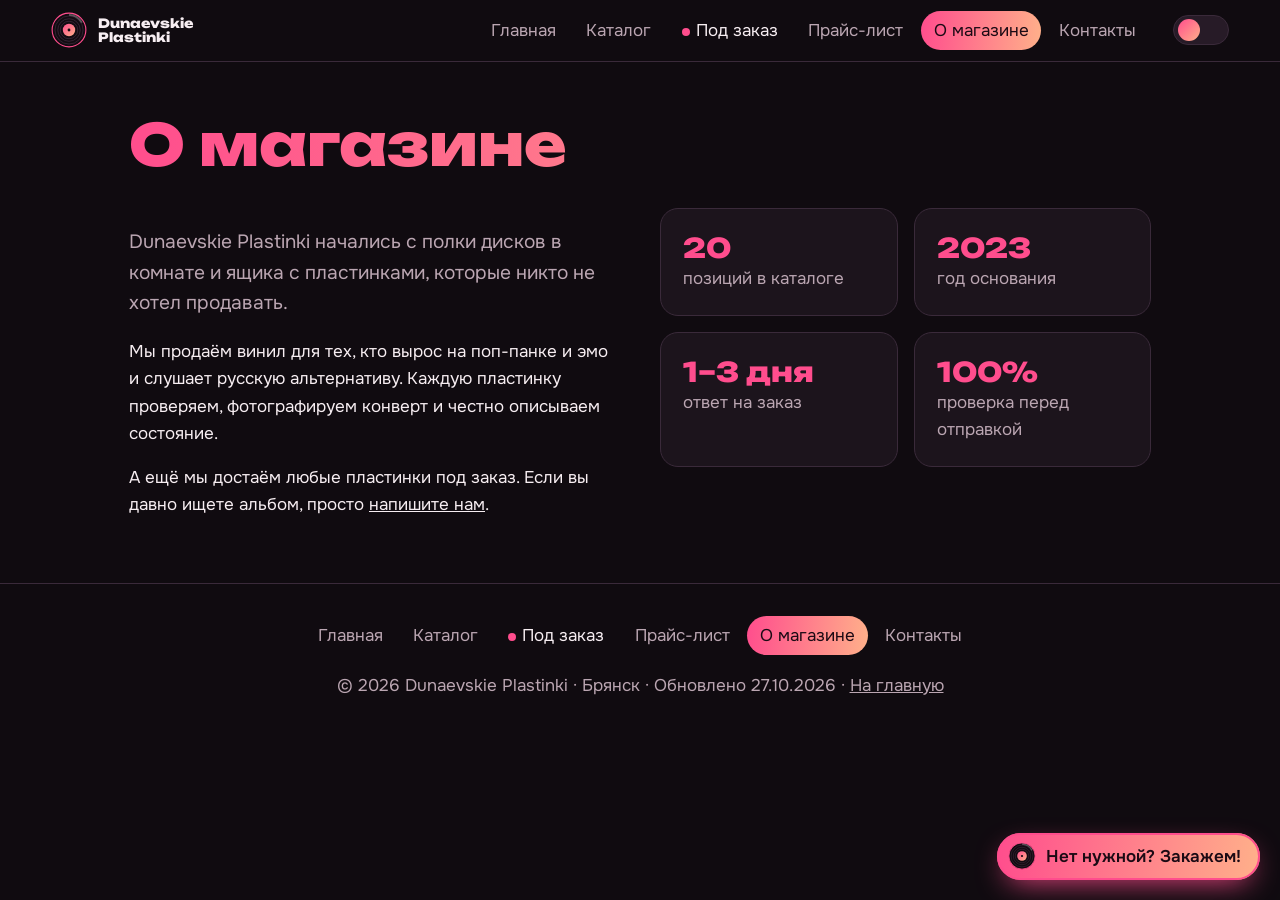
==== about.html @ 190e598a "первый" ====
<!DOCTYPE html>
<html lang="ru">
<head>
    <meta charset="UTF-8">
    <meta name="viewport" content="width=device-width, initial-scale=1.0">
    <title>О магазине · Dunaevskie Plastinki</title>
    <meta name="description" content="Dunaevskie Plastinki: магазин виниловых пластинок в Брянске. Поп-панк, эмо, русский рок и инди. Достанем любую пластинку под заказ.">
    <link rel="icon" href="favicon.svg" type="image/svg+xml">
    <link rel="alternate icon" href="favicon.ico">
    <link rel="preconnect" href="https://fonts.googleapis.com">
    <link rel="preconnect" href="https://fonts.gstatic.com" crossorigin>
    <link href="https://fonts.googleapis.com/css2?family=Onest:wght@400;600&family=Unbounded:wght@500;800&display=swap" rel="stylesheet">
    <link rel="stylesheet" href="style.css">
</head>
<body>

    <!-- Шапка сайта -->
    <header class="header">
        <a class="logo" href="index.html">
            <img class="logo-disc" src="favicon.svg" alt="" width="36" height="36">
            <span>Dunaevskie<br>Plastinki</span>
        </a>
        <nav>
            <ul class="menu">
            <li><a href="index.html">Главная</a></li>
            <li><a href="catalog.html">Каталог</a></li>
            <li class="hot"><a href="order.html">Под заказ</a></li>
            <li><a href="price.html">Прайс-лист</a></li>
            <li><a href="about.html" aria-current="page">О магазине</a></li>
            <li><a href="contacts.html">Контакты</a></li>
            </ul>
        </nav>
        <!-- Переключатель темы (чистый CSS, без JavaScript) -->
        <div class="toggle" title="Сменить тему">
            <input type="checkbox" id="theme" aria-label="Светлая тема">
            <label for="theme"></label>
        </div>
    </header>

    <main>
        <section>
            <h1 class="grad">О магазине</h1>
            <div class="two">
                <div>
                    <p class="lead">Dunaevskie Plastinki начались с полки дисков в комнате и ящика с пластинками, которые никто не хотел продавать.</p>
                    <p>Мы продаём винил для тех, кто вырос на поп-панке и эмо и слушает русскую альтернативу. Каждую пластинку проверяем, фотографируем конверт и честно описываем состояние.</p>
                    <p>А ещё мы достаём любые пластинки под заказ. Если вы давно ищете альбом, просто <a href="order.html">напишите нам</a>.</p>
                </div>
                <div class="stats">
                    <div class="box"><strong>20</strong><span>позиций в каталоге</span></div>
                    <div class="box"><strong>2023</strong><span>год основания</span></div>
                    <div class="box"><strong>1–3 дня</strong><span>ответ на заказ</span></div>
                    <div class="box"><strong>100%</strong><span>проверка перед отправкой</span></div>
                </div>
            </div>
        </section>
    </main>

    <!-- Подвал сайта -->
    <footer class="footer">
        <nav>
            <ul class="menu">
            <li><a href="index.html">Главная</a></li>
            <li><a href="catalog.html">Каталог</a></li>
            <li class="hot"><a href="order.html">Под заказ</a></li>
            <li><a href="price.html">Прайс-лист</a></li>
            <li><a href="about.html" aria-current="page">О магазине</a></li>
            <li><a href="contacts.html">Контакты</a></li>
            </ul>
        </nav>
        <p>© 2026 Dunaevskie Plastinki · Брянск · Обновлено 27.10.2026 · <a href="index.html">На главную</a></p>
    </footer>

    <!-- Плавающая кнопка: видна на каждой странице -->
    <a class="fab" href="order.html">
        <img src="favicon.svg" alt="" width="28" height="28">
        <span>Нет нужной? Закажем!</span>
    </a>

</body>
</html>
---- style.css ----
/* =====================================================
   Dunaevskie Plastinki — общие стили для всех страниц
   ===================================================== */

/* ---------- Цвета ---------- */
/* Тёмная тема (по умолчанию) */
body {
  --bg: #100b10;
  --surface: #1c141c;
  --surface2: #271b27;
  --text: #f7eef2;
  --muted: #bba6b2;
  --pink: #ff4d8d;
  --peach: #ffb08a;
  --line: #3a2a3a;
  --ink: #1b0a14;        /* тёмный текст на розово-персиковых кнопках */
}

/* Светлая тема: включается, когда нажат переключатель #theme */
body:has(#theme:checked) {
  --bg: #fff3ec;
  --surface: #ffffff;
  --surface2: #ffe3d6;
  --text: #2b1420;
  --muted: #7a5a68;
  --pink: #d9246b;
  --peach: #ff8a5c;
  --line: #f0cfc0;
}

/* ---------- Основа ---------- */
* {
  box-sizing: border-box;
}

body {
  margin: 0;
  background-color: var(--bg);
  color: var(--text);
  font: 400 17px/1.6 Onest, Arial, sans-serif;
  transition: background-color 0.4s, color 0.4s;
}

a {
  color: inherit;
}

h1, h2, h3 {
  font-family: Unbounded, Arial, sans-serif;
  line-height: 1.2;
}

h1 {
  font-size: clamp(2rem, 6vw, 3.6rem);
  font-weight: 800;
  margin: 0 0 0.5em;
}

h2 {
  font-size: clamp(1.4rem, 3vw, 2rem);
  font-weight: 500;
  margin: 0 0 1em;
}

h3 {
  font-size: 1.05rem;
  font-weight: 500;
  margin: 0.8em 0 0.2em;
}

main {
  max-width: 1150px;
  margin: 0 auto;
  padding: 0 5vw;
}

section {
  padding: 3rem 0;
}

.lead {
  font-size: 1.2rem;
  color: var(--muted);
  max-width: 60ch;
}

/* Заголовок с розово-персиковым градиентом */
.grad {
  background: linear-gradient(95deg, var(--pink), var(--peach));
  -webkit-background-clip: text;
  background-clip: text;
  color: transparent;
}

:focus-visible {
  outline: 3px solid var(--peach);
  outline-offset: 3px;
}

/* ---------- Шапка ---------- */
.header {
  position: sticky;
  top: 0;
  z-index: 5;
  display: flex;
  align-items: center;
  gap: 1.5rem;
  padding: 0.7rem 4vw;
  background-color: var(--bg);
  border-bottom: 1px solid var(--line);
}

.logo {
  display: flex;
  align-items: center;
  gap: 0.7rem;
  text-decoration: none;
  font-family: Unbounded, Arial, sans-serif;
  font-weight: 800;
  font-size: 0.8rem;
  line-height: 1.15;
}

.logo-disc {
  animation: spin 6s linear infinite;
}

/* ---------- Меню ---------- */
.header nav {
  margin-left: auto;
}

.menu {
  display: flex;
  flex-wrap: wrap;
  gap: 0.3rem;
  margin: 0;
  padding: 0;
  list-style: none;
}

.menu a {
  display: block;
  padding: 0.35rem 0.8rem;
  border-radius: 99px;
  color: var(--muted);
  text-decoration: none;
  transition: 0.25s;
}

.menu a:hover,
.menu a[aria-current] {
  color: var(--ink);
  background: linear-gradient(95deg, var(--pink), var(--peach));
}

/* Пункт «Под заказ» с мигающей точкой */
.menu .hot a {
  color: var(--text);
}

.menu .hot a::before {
  content: "";
  display: inline-block;
  width: 8px;
  height: 8px;
  margin-right: 6px;
  border-radius: 50%;
  background-color: var(--pink);
  animation: blink 1.2s ease-in-out infinite;
}

/* ---------- Переключатель темы ---------- */
.toggle {
  position: relative;
  width: 56px;
  height: 30px;
  flex: none;
}

.toggle input {
  position: absolute;
  top: 0;
  left: 0;
  width: 100%;
  height: 100%;
  margin: 0;
  z-index: 2;
  opacity: 0;
  cursor: pointer;
}

.toggle label {
  position: absolute;
  top: 0;
  right: 0;
  bottom: 0;
  left: 0;
  border-radius: 99px;
  background-color: var(--surface2);
  border: 1px solid var(--line);
}

.toggle label::after {
  content: "";
  position: absolute;
  top: 3px;
  left: 4px;
  width: 22px;
  height: 22px;
  border-radius: 50%;
  background: linear-gradient(135deg, var(--pink), var(--peach));
  transition: transform 0.35s cubic-bezier(0.5, 1.6, 0.5, 1);
}

.toggle input:checked + label::after {
  transform: translateX(24px);
}

.toggle input:focus-visible + label {
  outline: 3px solid var(--peach);
  outline-offset: 3px;
}

/* ---------- Кнопки ---------- */
.btn,
.btn-big,
.btn-line {
  position: relative;
  display: inline-block;
  overflow: hidden;
  padding: 0.75rem 1.4rem;
  border: 2px solid transparent;
  border-radius: 99px;
  font: 600 1rem Onest, Arial, sans-serif;
  text-decoration: none;
  cursor: pointer;
  transition: transform 0.2s, box-shadow 0.2s;
}

.btn,
.btn-big {
  background: linear-gradient(95deg, var(--pink), var(--peach));
  color: var(--ink);
}

.btn:hover,
.btn-big:hover {
  transform: translateY(-3px) rotate(-1deg);
  box-shadow: 0 10px 25px -8px var(--pink);
}

.btn:active,
.btn-big:active {
  transform: scale(0.94);
}

.btn.ghost {
  background: none;
  border-color: var(--pink);
  color: var(--text);
}

/* Большая кнопка: блик пробегает по ней */
.btn-big {
  padding: 1rem 2rem;
  font-size: 1.15rem;
}

.btn-big::after {
  content: "";
  position: absolute;
  top: 0;
  left: -80%;
  width: 50%;
  height: 100%;
  background: linear-gradient(100deg, transparent, rgba(255, 255, 255, 0.7), transparent);
  transform: skewX(-20deg);
  animation: shine 3s ease-in-out infinite;
}

.btn-line {
  border-color: var(--ink);
  color: var(--ink);
}

.btn-line:hover {
  background-color: var(--ink);
  color: var(--peach);
  transform: translateY(-3px);
}

/* ---------- Первый экран ---------- */
.hero {
  display: grid;
  grid-template-columns: 1.1fr 0.9fr;
  gap: 2rem;
  align-items: center;
  min-height: 75vh;
}

.record-wrap {
  display: grid;
  place-items: center;
}

/* Крутящаяся пластинка, нарисованная на CSS */
.record {
  position: relative;
  display: grid;
  place-items: center;
  width: min(80vw, 420px);
  aspect-ratio: 1;
  border-radius: 50%;
  background: repeating-radial-gradient(circle, #0b0709 0 3px, #1c1219 4px 5px);
  box-shadow: 0 30px 80px -20px var(--pink);
  animation: spin 8s linear infinite;
}

/* Блики на пластинке */
.record::before {
  content: "";
  position: absolute;
  top: 0;
  right: 0;
  bottom: 0;
  left: 0;
  border-radius: 50%;
  background: conic-gradient(transparent 0 20%, rgba(255, 255, 255, 0.18) 25%, transparent 30% 70%, rgba(255, 255, 255, 0.18) 75%, transparent 80%);
}

/* Этикетка в центре */
.record span {
  position: relative;
  display: grid;
  place-items: center;
  width: 34%;
  aspect-ratio: 1;
  border-radius: 50%;
  background: linear-gradient(135deg, var(--pink), var(--peach));
  color: var(--ink);
  font: 800 0.95rem/1.1 Unbounded, Arial, sans-serif;
  text-align: center;
}

.record span::after {
  content: "";
  position: absolute;
  width: 9%;
  aspect-ratio: 1;
  border-radius: 50%;
  background-color: #0b0709;
}

/* ---------- Бегущая строка ---------- */
.ticker {
  overflow: hidden;
  margin: 0 -5vw;
  padding: 0.9rem 0;
  border-top: 1px solid var(--line);
  border-bottom: 1px solid var(--line);
}

.ticker div {
  display: flex;
  width: max-content;
  animation: slide 30s linear infinite;
}

.ticker:hover div {
  animation-play-state: paused;
}

.ticker span {
  padding: 0 1.5rem;
  font: 800 1.4rem Unbounded, Arial, sans-serif;
  white-space: nowrap;
  color: transparent;
  -webkit-text-stroke: 1px var(--pink);
}

/* ---------- Блок «Закажи любую пластинку» ---------- */
.wanted {
  position: relative;
  overflow: hidden;
  margin: 3rem 0;
  padding: 3rem 2.5rem;
  border-radius: 28px;
  background: linear-gradient(120deg, var(--pink), var(--peach), #ff6f91, var(--pink));
  background-size: 300% 300%;
  color: var(--ink);
  animation: flow 8s ease infinite;
}

/* Две плавающие пластинки на фоне */
.wanted::before,
.wanted::after {
  content: "";
  position: absolute;
  border-radius: 50%;
  background: radial-gradient(circle, var(--peach) 0 14%, #0b0709 15% 100%);
  opacity: 0.85;
}

.wanted::before {
  top: -60px;
  right: -40px;
  width: 260px;
  height: 260px;
  animation: spin 7s linear infinite, float 5s ease-in-out infinite;
}

.wanted::after {
  right: 18%;
  bottom: -90px;
  width: 170px;
  height: 170px;
  animation: spin 5s linear infinite reverse, float 6s ease-in-out infinite reverse;
}

.wanted > * {
  position: relative;
  z-index: 1;
}

.wanted h2 {
  font-size: clamp(1.8rem, 5vw, 3rem);
  font-weight: 800;
  margin-bottom: 0.6em;
}

.wanted-line {
  margin: 0;
  font-weight: 600;
}

/* Меняющийся текст: слова сменяют друг друга */
.rotator {
  height: 1.5em;
  overflow: hidden;
  margin-bottom: 1.5rem;
  font: 800 clamp(1.1rem, 3vw, 1.6rem)/1.5 Unbounded, Arial, sans-serif;
}

.rotator ul {
  margin: 0;
  padding: 0;
  list-style: none;
  animation: rotate 12s ease-in-out infinite;
}

.rotator li {
  height: 1.5em;
  white-space: nowrap;
}

.wanted-buttons {
  display: flex;
  flex-wrap: wrap;
  gap: 1rem;
}

.wanted .btn-big {
  background: var(--ink);
  color: var(--peach);
  animation: wiggle 4s ease-in-out infinite;
}

/* Быстрые кнопки-подсказки */
.quick {
  display: flex;
  flex-wrap: wrap;
  gap: 0.6rem;
  margin: 1.5rem 0 0;
  padding: 0;
  list-style: none;
}

.quick a {
  display: block;
  padding: 0.4rem 1rem;
  border: 2px solid var(--ink);
  border-radius: 99px;
  font-weight: 600;
  text-decoration: none;
  transition: transform 0.2s, background-color 0.2s, color 0.2s;
}

.quick a:hover {
  background-color: var(--ink);
  color: var(--peach);
  transform: translateY(-4px) rotate(-3deg);
}

/* ---------- Карточки ---------- */
.grid {
  display: grid;
  grid-template-columns: repeat(auto-fill, minmax(260px, 1fr));
  gap: 1.5rem;
}

.box,
.card {
  padding: 1.4rem;
  border: 1px solid var(--line);
  border-radius: 18px;
  background-color: var(--surface);
}

.card {
  padding: 1rem 1rem 1.3rem;
  transition: transform 0.3s, border-color 0.3s;
}

.card:hover {
  transform: translateY(-6px) rotate(-0.6deg);
  border-color: var(--pink);
}

.card p {
  margin: 0.3rem 0;
}

.album {
  color: var(--muted);
  font-size: 0.92rem;
}

/* Обложка пластинки с диском, который выезжает */
.cover {
  position: relative;
  z-index: 1;
  display: flex;
  align-items: flex-end;
  aspect-ratio: 1;
  margin-right: 18%;
  padding: 0.8rem;
  border-radius: 10px;
  background: linear-gradient(145deg, var(--c1), var(--c2));
  color: #fff;
  font: 800 1.1rem/1.1 Unbounded, Arial, sans-serif;
  transition: transform 0.4s;
}

.cover span {
  text-shadow: 0 2px 10px rgba(0, 0, 0, 0.5);
}

.cover::after {
  content: "";
  position: absolute;
  z-index: -1;
  top: 6%;
  right: -24%;
  width: 88%;
  aspect-ratio: 1;
  border-radius: 50%;
  background: radial-gradient(circle, var(--c1) 0 12%, #0b0709 13% 100%);
  transform: translateX(-6%);
  transition: transform 0.45s;
}

.card:hover .cover {
  transform: translateX(-6px);
}

.card:hover .cover::after {
  transform: translateX(14%) rotate(180deg);
}

.buy {
  display: flex;
  justify-content: space-between;
  align-items: center;
  margin-top: 1rem !important;
}

/* Карточка «Не нашли свою?» */
.card-order {
  display: flex;
  flex-direction: column;
  justify-content: center;
  border: 2px dashed var(--pink);
  background: var(--surface2);
  animation: pulse-border 2s ease-in-out infinite;
}

/* ---------- Статусы наличия ---------- */
.tag {
  display: inline-block;
  padding: 0.15rem 0.7rem;
  border-radius: 99px;
  font-size: 0.82rem;
  font-weight: 600;
}

.in {
  background-color: rgba(255, 77, 141, 0.2);
  color: var(--pink);
}

.few {
  background-color: rgba(255, 176, 138, 0.3);
  color: var(--text);
}

.pre {
  background-color: var(--surface2);
  color: var(--muted);
}

/* ---------- О магазине ---------- */
.two {
  display: grid;
  grid-template-columns: 1fr 1fr;
  gap: 2.5rem;
  align-items: start;
}

.stats {
  display: grid;
  grid-template-columns: 1fr 1fr;
  gap: 1rem;
}

.stats strong {
  display: block;
  font: 800 1.7rem Unbounded, Arial, sans-serif;
  color: var(--pink);
}

.stats span {
  color: var(--muted);
}

/* ---------- Прайс-лист ---------- */
.scroll {
  overflow-x: auto;
  border: 1px solid var(--line);
  border-radius: 14px;
}

table {
  width: 100%;
  min-width: 700px;
  border-collapse: collapse;
  background-color: var(--surface);
}

th {
  background: linear-gradient(95deg, var(--pink), var(--peach));
  color: var(--ink);
  font: 500 0.85rem Unbounded, Arial, sans-serif;
  text-align: left;
}

th,
td {
  padding: 0.8rem 1rem;
  border-bottom: 1px solid var(--line);
}

tbody tr:hover {
  background-color: var(--surface2);
}

td.price {
  font-weight: 600;
  white-space: nowrap;
}

td.in,
td.few,
td.pre {
  font-weight: 600;
}

.legend {
  margin-top: 1rem;
}

/* ---------- Страница заказа ---------- */
.steps {
  display: grid;
  grid-template-columns: repeat(auto-fit, minmax(240px, 1fr));
  gap: 1.5rem;
  margin: 2rem 0 0;
  padding: 0;
  list-style: none;
  counter-reset: step;
}

.steps li {
  position: relative;
  padding: 1.4rem 1.4rem 1.4rem 4.2rem;
  border: 1px solid var(--line);
  border-radius: 18px;
  background-color: var(--surface);
  counter-increment: step;
  transition: transform 0.3s;
}

.steps li:hover {
  transform: translateY(-5px);
}

.steps li::before {
  content: counter(step);
  position: absolute;
  top: 1.3rem;
  left: 1.2rem;
  display: grid;
  place-items: center;
  width: 2.2rem;
  height: 2.2rem;
  border-radius: 50%;
  background: linear-gradient(135deg, var(--pink), var(--peach));
  color: var(--ink);
  font: 800 1rem Unbounded, Arial, sans-serif;
}

.steps h3 {
  margin-top: 0;
}

.order-form {
  display: grid;
  gap: 1.2rem;
  max-width: 640px;
}

label {
  display: grid;
  gap: 0.3rem;
  font-weight: 600;
}

input[type="text"],
textarea {
  padding: 0.8rem 1rem;
  border: 1px solid var(--line);
  border-radius: 12px;
  background-color: var(--surface);
  color: var(--text);
  font: inherit;
  transition: border-color 0.2s, box-shadow 0.2s;
}

input[type="text"]:focus,
textarea:focus {
  outline: none;
  border-color: var(--pink);
  box-shadow: 0 0 0 4px rgba(255, 77, 141, 0.25);
}

/* Выбор издания: кнопки-переключатели */
.chips {
  display: flex;
  flex-wrap: wrap;
  gap: 0.6rem;
  margin: 0;
  padding: 0;
  border: 0;
}

.chips legend {
  margin-bottom: 0.4rem;
  padding: 0;
  font-weight: 600;
}

.chips input {
  position: absolute;
  opacity: 0;
}

.chips label {
  padding: 0.5rem 1.1rem;
  border: 2px solid var(--pink);
  border-radius: 99px;
  cursor: pointer;
  transition: transform 0.2s, background-color 0.2s;
}

.chips label:hover {
  transform: translateY(-3px) rotate(-2deg);
}

.chips input:checked + label {
  background: linear-gradient(95deg, var(--pink), var(--peach));
  border-color: transparent;
  color: var(--ink);
  transform: scale(1.06);
}

.chips input:focus-visible + label {
  outline: 3px solid var(--peach);
  outline-offset: 3px;
}

.order-form .btn-big {
  justify-self: start;
}

/* ---------- Карта ---------- */
.map iframe {
  width: 100%;
  height: 420px;
  border: 0;
  border-radius: 18px;
}

/* В тёмной теме затемняем карту */
body:not(:has(#theme:checked)) .map iframe {
  filter: invert(0.92) hue-rotate(180deg) saturate(0.7);
}

/* ---------- Плавающая кнопка заказа ---------- */
.fab {
  position: fixed;
  right: 20px;
  bottom: 20px;
  z-index: 10;
  display: flex;
  align-items: center;
  gap: 0.6rem;
  padding: 0.6rem 1.2rem 0.6rem 0.7rem;
  border-radius: 99px;
  background: linear-gradient(95deg, var(--pink), var(--peach));
  color: var(--ink);
  font-weight: 600;
  text-decoration: none;
  box-shadow: 0 10px 30px -10px var(--pink);
  animation: bounce 3s ease-in-out infinite;
}

.fab img {
  animation: spin 3s linear infinite;
}

/* Расходящееся кольцо вокруг кнопки */
.fab::before {
  content: "";
  position: absolute;
  top: 0;
  right: 0;
  bottom: 0;
  left: 0;
  border-radius: 99px;
  border: 2px solid var(--pink);
  animation: ring 2s ease-out infinite;
}

.fab:hover {
  animation-play-state: paused;
  transform: scale(1.08);
}

/* ---------- Подвал ---------- */
.footer {
  padding: 2rem 5vw 5rem;
  border-top: 1px solid var(--line);
  color: var(--muted);
  text-align: center;
}

.footer .menu {
  justify-content: center;
}

/* ---------- Анимации ---------- */
@keyframes spin {
  to { transform: rotate(360deg); }
}

@keyframes slide {
  to { transform: translateX(-50%); }
}

@keyframes blink {
  50% { opacity: 0.2; }
}

@keyframes flow {
  0%, 100% { background-position: 0% 50%; }
  50% { background-position: 100% 50%; }
}

@keyframes float {
  50% { margin-top: 20px; }
}

@keyframes rotate {
  0%, 20% { transform: translateY(0); }
  25%, 45% { transform: translateY(-1.5em); }
  50%, 70% { transform: translateY(-3em); }
  75%, 95% { transform: translateY(-4.5em); }
  100% { transform: translateY(-6em); }
}

@keyframes shine {
  0%, 60% { left: -80%; }
  100% { left: 130%; }
}

@keyframes wiggle {
  0%, 85%, 100% { transform: rotate(0); }
  88% { transform: rotate(-3deg); }
  92% { transform: rotate(3deg); }
  96% { transform: rotate(-2deg); }
}

@keyframes bounce {
  50% { transform: translateY(-8px); }
}

@keyframes ring {
  0% { transform: scale(1); opacity: 0.8; }
  100% { transform: scale(1.35, 1.8); opacity: 0; }
}

@keyframes pulse-border {
  50% { border-color: var(--peach); }
}

/* ---------- Телефоны и планшеты ---------- */
@media (max-width: 820px) {
  .hero,
  .two {
    grid-template-columns: 1fr;
  }

  .hero {
    min-height: 0;
    padding-top: 2rem;
  }

  .header {
    flex-wrap: wrap;
    gap: 0.6rem;
  }

  .header nav {
    order: 3;
    width: 100%;
    margin: 0;
  }

  .wanted {
    padding: 2rem 1.4rem;
  }

  .fab span {
    display: none;
  }

  .fab {
    padding: 0.7rem;
  }
}

/* Если у человека отключены анимации в системе */
@media (prefers-reduced-motion: reduce) {
  * {
    animation: none !important;
    transition: none !important;
  }
}
.cover-img {
    width: 100%;
    aspect-ratio: 1 / 1;
    overflow: hidden;
    border-radius: 8px;
    margin-bottom: 15px;
}

.cover-img img {
    width: 100%;
    height: 100%;
    object-fit: cover;
    transition: transform 0.3s ease;
}

.card:hover .cover-img img {
    transform: scale(1.05);
}
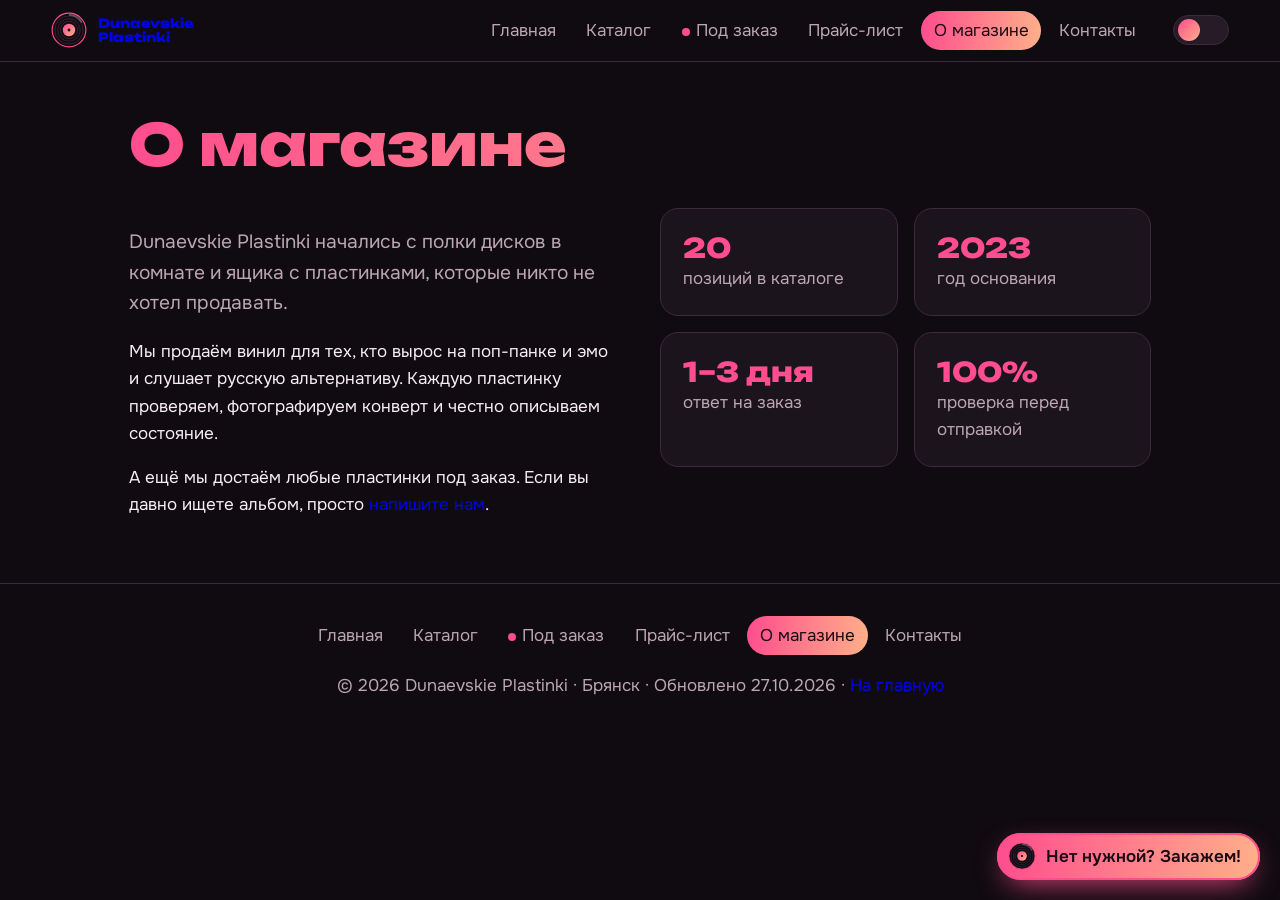
==== commit ab0080cf: "lab2_web" ====
--- a/about.html
+++ b/about.html
@@ -4,33 +4,31 @@
     <meta charset="UTF-8">
     <meta name="viewport" content="width=device-width, initial-scale=1.0">
     <title>О магазине · Dunaevskie Plastinki</title>
-    <meta name="description" content="Dunaevskie Plastinki: магазин виниловых пластинок в Брянске. Поп-панк, эмо, русский рок и инди. Достанем любую пластинку под заказ.">
+    <meta name="description" content="Магазин виниловых пластинок в Брянске. Поп-панк, эмо, русский рок и инди.">
     <link rel="icon" href="favicon.svg" type="image/svg+xml">
     <link rel="alternate icon" href="favicon.ico">
     <link rel="preconnect" href="https://fonts.googleapis.com">
     <link rel="preconnect" href="https://fonts.gstatic.com" crossorigin>
     <link href="https://fonts.googleapis.com/css2?family=Onest:wght@400;600&family=Unbounded:wght@500;800&display=swap" rel="stylesheet">
-    <link rel="stylesheet" href="style.css">
+    <link rel="stylesheet" href="styles.css">
 </head>
 <body>
 
-    <!-- Шапка сайта -->
     <header class="header">
         <a class="logo" href="index.html">
-            <img class="logo-disc" src="favicon.svg" alt="" width="36" height="36">
+            <img class="logo-disc" src="favicon.svg" alt="Логотип" width="36" height="36">
             <span>Dunaevskie<br>Plastinki</span>
         </a>
-        <nav>
+        <nav aria-label="Главное меню">
             <ul class="menu">
-            <li><a href="index.html">Главная</a></li>
-            <li><a href="catalog.html">Каталог</a></li>
-            <li class="hot"><a href="order.html">Под заказ</a></li>
-            <li><a href="price.html">Прайс-лист</a></li>
-            <li><a href="about.html" aria-current="page">О магазине</a></li>
-            <li><a href="contacts.html">Контакты</a></li>
+                <li><a href="index.html">Главная</a></li>
+                <li><a href="catalog.html">Каталог</a></li>
+                <li class="hot"><a href="order.html">Под заказ</a></li>
+                <li><a href="price.html">Прайс-лист</a></li>
+                <li><a href="about.html" aria-current="page">О магазине</a></li>
+                <li><a href="contacts.html">Контакты</a></li>
             </ul>
         </nav>
-        <!-- Переключатель темы (чистый CSS, без JavaScript) -->
         <div class="toggle" title="Сменить тему">
             <input type="checkbox" id="theme" aria-label="Светлая тема">
             <label for="theme"></label>
@@ -56,26 +54,24 @@
         </section>
     </main>
 
-    <!-- Подвал сайта -->
     <footer class="footer">
-        <nav>
+        <nav aria-label="Меню в подвале">
             <ul class="menu">
-            <li><a href="index.html">Главная</a></li>
-            <li><a href="catalog.html">Каталог</a></li>
-            <li class="hot"><a href="order.html">Под заказ</a></li>
-            <li><a href="price.html">Прайс-лист</a></li>
-            <li><a href="about.html" aria-current="page">О магазине</a></li>
-            <li><a href="contacts.html">Контакты</a></li>
+                <li><a href="index.html">Главная</a></li>
+                <li><a href="catalog.html">Каталог</a></li>
+                <li class="hot"><a href="order.html">Под заказ</a></li>
+                <li><a href="price.html">Прайс-лист</a></li>
+                <li><a href="about.html" aria-current="page">О магазине</a></li>
+                <li><a href="contacts.html">Контакты</a></li>
             </ul>
         </nav>
         <p>© 2026 Dunaevskie Plastinki · Брянск · Обновлено 27.10.2026 · <a href="index.html">На главную</a></p>
     </footer>
 
-    <!-- Плавающая кнопка: видна на каждой странице -->
     <a class="fab" href="order.html">
-        <img src="favicon.svg" alt="" width="28" height="28">
+        <img src="favicon.svg" alt="Иконка заказа" width="28" height="28">
         <span>Нет нужной? Закажем!</span>
     </a>
 
 </body>
-</html>
+</html>
--- a/styles.css
+++ b/styles.css
@@ -0,0 +1,1000 @@
+/* =====================================================
+   Dunaevskie Plastinki — общие стили для всех страниц
+   ===================================================== */
+
+/* ---------- Цвета ---------- */
+body {
+  --bg: #100b10;
+  --surface: #1c141c;
+  --surface2: #271b27;
+  --text: #f7eef2;
+  --muted: #bba6b2;
+  --pink: #ff4d8d;
+  --peach: #ffb08a;
+  --line: #3a2a3a;
+  --ink: #1b0a14;
+}
+
+/* Светлая тема */
+body:has(#theme:checked) {
+  --bg: #fff3ec;
+  --surface: #ffffff;
+  --surface2: #ffe3d6;
+  --text: #2b1420;
+  --muted: #7a5a68;
+  --pink: #d9246b;
+  --peach: #ff8a5c;
+  --line: #f0cfc0;
+}
+
+/* ---------- Основа ---------- */
+* {
+  box-sizing: border-box;
+}
+
+body {
+  margin: 0;
+  background-color: var(--bg);
+  color: var(--text);
+  font: 400 17px/1.6 Onest, Arial, sans-serif;
+  transition: background-color 0.4s, color 0.4s;
+}
+
+h1, h2, h3 {
+  font-family: Unbounded, Arial, sans-serif;
+  line-height: 1.2;
+}
+
+h1 {
+  font-size: clamp(2rem, 6vw, 3.6rem);
+  font-weight: 800;
+  margin: 0 0 0.5em;
+}
+
+h2 {
+  font-size: clamp(1.4rem, 3vw, 2rem);
+  font-weight: 500;
+  margin: 0 0 1em;
+}
+
+h3 {
+  font-size: 1.05rem;
+  font-weight: 500;
+  margin: 0.8em 0 0.2em;
+}
+
+main {
+  max-width: 1150px;
+  margin: 0 auto;
+  padding: 0 5vw;
+}
+
+section {
+  padding: 3rem 0;
+}
+
+.lead {
+  font-size: 1.2rem;
+  color: var(--muted);
+  max-width: 60ch;
+}
+
+.grad {
+  background: linear-gradient(95deg, var(--pink), var(--peach));
+  -webkit-background-clip: text;
+  background-clip: text;
+  color: transparent;
+}
+
+:focus-visible {
+  outline: 3px solid var(--peach);
+  outline-offset: 3px;
+}
+
+/* ---------- Шапка ---------- */
+.header {
+  position: sticky;
+  top: 0;
+  z-index: 5;
+  display: flex;
+  align-items: center;
+  gap: 1.5rem;
+  padding: 0.7rem 4vw;
+  background-color: var(--bg);
+  border-bottom: 1px solid var(--line);
+}
+
+.logo {
+  display: flex;
+  align-items: center;
+  gap: 0.7rem;
+  text-decoration: none;
+  font-family: Unbounded, Arial, sans-serif;
+  font-weight: 800;
+  font-size: 0.8rem;
+  line-height: 1.15;
+}
+
+.logo-disc {
+  animation: spin 6s linear infinite;
+}
+
+/* ---------- Меню ---------- */
+.header nav {
+  margin-left: auto;
+}
+
+.menu {
+  display: flex;
+  flex-wrap: wrap;
+  gap: 0.3rem;
+  margin: 0;
+  padding: 0;
+  list-style: none;
+}
+
+/* Стили для пунктов меню заданы ниже в блоке ссылок, чтобы не дублировать */
+
+.menu .hot a {
+  color: var(--text);
+}
+
+.menu .hot a::before {
+  content: "";
+  display: inline-block;
+  width: 8px;
+  height: 8px;
+  margin-right: 6px;
+  border-radius: 50%;
+  background-color: var(--pink);
+  animation: blink 1.2s ease-in-out infinite;
+}
+
+/* ---------- Переключатель темы ---------- */
+.toggle {
+  position: relative;
+  width: 56px;
+  height: 30px;
+  flex: none;
+}
+
+.toggle input {
+  position: absolute;
+  top: 0;
+  left: 0;
+  width: 100%;
+  height: 100%;
+  margin: 0;
+  z-index: 2;
+  opacity: 0;
+  cursor: pointer;
+}
+
+.toggle label {
+  position: absolute;
+  top: 0;
+  right: 0;
+  bottom: 0;
+  left: 0;
+  border-radius: 99px;
+  background-color: var(--surface2);
+  border: 1px solid var(--line);
+}
+
+.toggle label::after {
+  content: "";
+  position: absolute;
+  top: 3px;
+  left: 4px;
+  width: 22px;
+  height: 22px;
+  border-radius: 50%;
+  background: linear-gradient(135deg, var(--pink), var(--peach));
+  transition: transform 0.35s cubic-bezier(0.5, 1.6, 0.5, 1);
+}
+
+.toggle input:checked + label::after {
+  transform: translateX(24px);
+}
+
+.toggle input:focus-visible + label {
+  outline: 3px solid var(--peach);
+  outline-offset: 3px;
+}
+
+/* ---------- Кнопки ---------- */
+.btn,
+.btn-big,
+.btn-line {
+  position: relative;
+  display: inline-block;
+  overflow: hidden;
+  padding: 0.75rem 1.4rem;
+  border: 2px solid transparent;
+  border-radius: 99px;
+  font: 600 1rem Onest, Arial, sans-serif;
+  text-decoration: none;
+  cursor: pointer;
+  transition: transform 0.2s, box-shadow 0.2s;
+}
+
+.btn,
+.btn-big {
+  background: linear-gradient(95deg, var(--pink), var(--peach));
+  color: var(--ink);
+}
+
+.btn:hover,
+.btn-big:hover {
+  transform: translateY(-3px) rotate(-1deg);
+  box-shadow: 0 10px 25px -8px var(--pink);
+}
+
+.btn:active,
+.btn-big:active {
+  transform: scale(0.94);
+}
+
+.btn.ghost {
+  background: none;
+  border-color: var(--pink);
+  color: var(--text);
+}
+
+.btn-big {
+  padding: 1rem 2rem;
+  font-size: 1.15rem;
+}
+
+.btn-big::after {
+  content: "";
+  position: absolute;
+  top: 0;
+  left: -80%;
+  width: 50%;
+  height: 100%;
+  background: linear-gradient(100deg, transparent, rgba(255, 255, 255, 0.7), transparent);
+  transform: skewX(-20deg);
+  animation: shine 3s ease-in-out infinite;
+}
+
+.btn-line {
+  border-color: var(--ink);
+  color: var(--ink);
+}
+
+.btn-line:hover {
+  background-color: var(--ink);
+  color: var(--peach);
+  transform: translateY(-3px);
+}
+
+/* ---------- Первый экран ---------- */
+.hero {
+  display: grid;
+  grid-template-columns: 1.1fr 0.9fr;
+  gap: 2rem;
+  align-items: center;
+  min-height: 75vh;
+}
+
+.record-wrap {
+  display: grid;
+  place-items: center;
+}
+
+.record {
+  position: relative;
+  display: grid;
+  place-items: center;
+  width: min(80vw, 420px);
+  aspect-ratio: 1;
+  border-radius: 50%;
+  background: repeating-radial-gradient(circle, #0b0709 0 3px, #1c1219 4px 5px);
+  box-shadow: 0 30px 80px -20px var(--pink);
+  animation: spin 8s linear infinite;
+}
+
+.record::before {
+  content: "";
+  position: absolute;
+  top: 0;
+  right: 0;
+  bottom: 0;
+  left: 0;
+  border-radius: 50%;
+  background: conic-gradient(transparent 0 20%, rgba(255, 255, 255, 0.18) 25%, transparent 30% 70%, rgba(255, 255, 255, 0.18) 75%, transparent 80%);
+}
+
+.record span {
+  position: relative;
+  display: grid;
+  place-items: center;
+  width: 34%;
+  aspect-ratio: 1;
+  border-radius: 50%;
+  background: linear-gradient(135deg, var(--pink), var(--peach));
+  color: var(--ink);
+  font: 800 0.95rem/1.1 Unbounded, Arial, sans-serif;
+  text-align: center;
+}
+
+.record span::after {
+  content: "";
+  position: absolute;
+  width: 9%;
+  aspect-ratio: 1;
+  border-radius: 50%;
+  background-color: #0b0709;
+}
+
+/* ---------- Бегущая строка ---------- */
+.ticker {
+  overflow: hidden;
+  margin: 0 -5vw;
+  padding: 0.9rem 0;
+  border-top: 1px solid var(--line);
+  border-bottom: 1px solid var(--line);
+}
+
+.ticker div {
+  display: flex;
+  width: max-content;
+  animation: slide 30s linear infinite;
+}
+
+.ticker:hover div {
+  animation-play-state: paused;
+}
+
+.ticker span {
+  padding: 0 1.5rem;
+  font: 800 1.4rem Unbounded, Arial, sans-serif;
+  white-space: nowrap;
+  color: transparent;
+  -webkit-text-stroke: 1px var(--pink);
+}
+
+/* ---------- Блок «Закажи любую пластинку» ---------- */
+.wanted {
+  position: relative;
+  overflow: hidden;
+  margin: 3rem 0;
+  padding: 3rem 2.5rem;
+  border-radius: 28px;
+  background: linear-gradient(120deg, var(--pink), var(--peach), #ff6f91, var(--pink));
+  background-size: 300% 300%;
+  color: var(--ink);
+  animation: flow 8s ease infinite;
+}
+
+.wanted::before,
+.wanted::after {
+  content: "";
+  position: absolute;
+  border-radius: 50%;
+  background: radial-gradient(circle, var(--peach) 0 14%, #0b0709 15% 100%);
+  opacity: 0.85;
+}
+
+.wanted::before {
+  top: -60px;
+  right: -40px;
+  width: 260px;
+  height: 260px;
+  animation: spin 7s linear infinite, float 5s ease-in-out infinite;
+}
+
+.wanted::after {
+  right: 18%;
+  bottom: -90px;
+  width: 170px;
+  height: 170px;
+  animation: spin 5s linear infinite reverse, float 6s ease-in-out infinite reverse;
+}
+
+.wanted > * {
+  position: relative;
+  z-index: 1;
+}
+
+.wanted h2 {
+  font-size: clamp(1.8rem, 5vw, 3rem);
+  font-weight: 800;
+  margin-bottom: 0.6em;
+}
+
+.wanted-line {
+  margin: 0;
+  font-weight: 600;
+}
+
+.rotator {
+  height: 1.5em;
+  overflow: hidden;
+  margin-bottom: 1.5rem;
+  font: 800 clamp(1.1rem, 3vw, 1.6rem)/1.5 Unbounded, Arial, sans-serif;
+}
+
+.rotator ul {
+  margin: 0;
+  padding: 0;
+  list-style: none;
+  animation: rotate 12s ease-in-out infinite;
+}
+
+.rotator li {
+  height: 1.5em;
+  white-space: nowrap;
+}
+
+.wanted-buttons {
+  display: flex;
+  flex-wrap: wrap;
+  gap: 1rem;
+}
+
+.wanted .btn-big {
+  background: var(--ink);
+  color: var(--peach);
+  animation: wiggle 4s ease-in-out infinite;
+}
+
+.quick {
+  display: flex;
+  flex-wrap: wrap;
+  gap: 0.6rem;
+  margin: 1.5rem 0 0;
+  padding: 0;
+  list-style: none;
+}
+
+.quick a {
+  display: block;
+  padding: 0.4rem 1rem;
+  border: 2px solid var(--ink);
+  border-radius: 99px;
+  font-weight: 600;
+  text-decoration: none;
+  transition: transform 0.2s, background-color 0.2s, color 0.2s;
+}
+
+.quick a:hover {
+  background-color: var(--ink);
+  color: var(--peach);
+  transform: translateY(-4px) rotate(-3deg);
+}
+
+/* ---------- Карточки ---------- */
+.grid {
+  display: grid;
+  grid-template-columns: repeat(auto-fill, minmax(260px, 1fr));
+  gap: 1.5rem;
+}
+
+.box,
+.card {
+  padding: 1.4rem;
+  border: 1px solid var(--line);
+  border-radius: 18px;
+  background-color: var(--surface);
+}
+
+.card {
+  padding: 1rem 1rem 1.3rem;
+  transition: transform 0.3s, border-color 0.3s;
+}
+
+.card:hover {
+  transform: translateY(-6px) rotate(-0.6deg);
+  border-color: var(--pink);
+}
+
+.card p {
+  margin: 0.3rem 0;
+}
+
+.album {
+  color: var(--muted);
+  font-size: 0.92rem;
+}
+
+.cover {
+  position: relative;
+  z-index: 1;
+  display: flex;
+  align-items: flex-end;
+  aspect-ratio: 1;
+  margin-right: 18%;
+  padding: 0.8rem;
+  border-radius: 10px;
+  background: linear-gradient(145deg, var(--c1), var(--c2));
+  color: #fff;
+  font: 800 1.1rem/1.1 Unbounded, Arial, sans-serif;
+  transition: transform 0.4s;
+}
+
+.cover span {
+  text-shadow: 0 2px 10px rgba(0, 0, 0, 0.5);
+}
+
+.cover::after {
+  content: "";
+  position: absolute;
+  z-index: -1;
+  top: 6%;
+  right: -24%;
+  width: 88%;
+  aspect-ratio: 1;
+  border-radius: 50%;
+  background: radial-gradient(circle, var(--c1) 0 12%, #0b0709 13% 100%);
+  transform: translateX(-6%);
+  transition: transform 0.45s;
+}
+
+.card:hover .cover {
+  transform: translateX(-6px);
+}
+
+.card:hover .cover::after {
+  transform: translateX(14%) rotate(180deg);
+}
+
+.buy {
+  display: flex;
+  justify-content: space-between;
+  align-items: center;
+  margin-top: 1rem !important;
+}
+
+.card-order {
+  display: flex;
+  flex-direction: column;
+  justify-content: center;
+  border: 2px dashed var(--pink);
+  background: var(--surface2);
+  animation: pulse-border 2s ease-in-out infinite;
+}
+
+/* ---------- Статусы наличия ---------- */
+.tag {
+  display: inline-block;
+  padding: 0.15rem 0.7rem;
+  border-radius: 99px;
+  font-size: 0.82rem;
+  font-weight: 600;
+}
+
+.in {
+  background-color: rgba(255, 77, 141, 0.2);
+  color: var(--pink);
+}
+
+.few {
+  background-color: rgba(255, 176, 138, 0.3);
+  color: var(--text);
+}
+
+.pre {
+  background-color: var(--surface2);
+  color: var(--muted);
+}
+
+/* ---------- О магазине ---------- */
+.two {
+  display: grid;
+  grid-template-columns: 1fr 1fr;
+  gap: 2.5rem;
+  align-items: start;
+}
+
+.stats {
+  display: grid;
+  grid-template-columns: 1fr 1fr;
+  gap: 1rem;
+}
+
+.stats strong {
+  display: block;
+  font: 800 1.7rem Unbounded, Arial, sans-serif;
+  color: var(--pink);
+}
+
+.stats span {
+  color: var(--muted);
+}
+
+/* ---------- Прайс-лист ---------- */
+.scroll {
+  overflow-x: auto;
+  border: 1px solid var(--line);
+  border-radius: 14px;
+}
+
+table {
+  width: 100%;
+  min-width: 700px;
+  border-collapse: collapse;
+  background-color: var(--surface);
+}
+
+th {
+  background: linear-gradient(95deg, var(--pink), var(--peach));
+  color: var(--ink);
+  font: 500 0.85rem Unbounded, Arial, sans-serif;
+  text-align: left;
+}
+
+th,
+td {
+  padding: 0.8rem 1rem;
+  border-bottom: 1px solid var(--line);
+}
+
+tbody tr:hover {
+  background-color: var(--surface2);
+}
+
+td.price {
+  font-weight: 600;
+  white-space: nowrap;
+}
+
+td.in,
+td.few,
+td.pre {
+  font-weight: 600;
+}
+
+.legend {
+  margin-top: 1rem;
+}
+
+/* ---------- Страница заказа ---------- */
+.steps {
+  display: grid;
+  grid-template-columns: repeat(auto-fit, minmax(240px, 1fr));
+  gap: 1.5rem;
+  margin: 2rem 0 0;
+  padding: 0;
+  list-style: none;
+  counter-reset: step;
+}
+
+.steps li {
+  position: relative;
+  padding: 1.4rem 1.4rem 1.4rem 4.2rem;
+  border: 1px solid var(--line);
+  border-radius: 18px;
+  background-color: var(--surface);
+  counter-increment: step;
+  transition: transform 0.3s;
+}
+
+.steps li:hover {
+  transform: translateY(-5px);
+}
+
+.steps li::before {
+  content: counter(step);
+  position: absolute;
+  top: 1.3rem;
+  left: 1.2rem;
+  display: grid;
+  place-items: center;
+  width: 2.2rem;
+  height: 2.2rem;
+  border-radius: 50%;
+  background: linear-gradient(135deg, var(--pink), var(--peach));
+  color: var(--ink);
+  font: 800 1rem Unbounded, Arial, sans-serif;
+}
+
+.steps h3 {
+  margin-top: 0;
+}
+
+.order-form {
+  display: grid;
+  gap: 1.2rem;
+  max-width: 640px;
+}
+
+label {
+  display: grid;
+  gap: 0.3rem;
+  font-weight: 600;
+}
+
+input[type="text"],
+textarea {
+  padding: 0.8rem 1rem;
+  border: 1px solid var(--line);
+  border-radius: 12px;
+  background-color: var(--surface);
+  color: var(--text);
+  font: inherit;
+  transition: border-color 0.2s, box-shadow 0.2s;
+}
+
+input[type="text"]:focus,
+textarea:focus {
+  outline: none;
+  border-color: var(--pink);
+  box-shadow: 0 0 0 4px rgba(255, 77, 141, 0.25);
+}
+
+.chips {
+  display: flex;
+  flex-wrap: wrap;
+  gap: 0.6rem;
+  margin: 0;
+  padding: 0;
+  border: 0;
+}
+
+.chips legend {
+  margin-bottom: 0.4rem;
+  padding: 0;
+  font-weight: 600;
+}
+
+.chips input {
+  position: absolute;
+  opacity: 0;
+}
+
+.chips label {
+  padding: 0.5rem 1.1rem;
+  border: 2px solid var(--pink);
+  border-radius: 99px;
+  cursor: pointer;
+  transition: transform 0.2s, background-color 0.2s;
+}
+
+.chips label:hover {
+  transform: translateY(-3px) rotate(-2deg);
+}
+
+.chips input:checked + label {
+  background: linear-gradient(95deg, var(--pink), var(--peach));
+  border-color: transparent;
+  color: var(--ink);
+  transform: scale(1.06);
+}
+
+.chips input:focus-visible + label {
+  outline: 3px solid var(--peach);
+  outline-offset: 3px;
+}
+
+.order-form .btn-big {
+  justify-self: start;
+}
+
+/* ---------- Карта ---------- */
+.map iframe {
+  width: 100%;
+  height: 420px;
+  border: 0;
+  border-radius: 18px;
+}
+
+body:not(:has(#theme:checked)) .map iframe {
+  filter: invert(0.92) hue-rotate(180deg) saturate(0.7);
+}
+
+/* ---------- Плавающая кнопка заказа ---------- */
+.fab {
+  position: fixed;
+  right: 20px;
+  bottom: 20px;
+  z-index: 10;
+  display: flex;
+  align-items: center;
+  gap: 0.6rem;
+  padding: 0.6rem 1.2rem 0.6rem 0.7rem;
+  border-radius: 99px;
+  background: linear-gradient(95deg, var(--pink), var(--peach));
+  color: var(--ink);
+  font-weight: 600;
+  text-decoration: none;
+  box-shadow: 0 10px 30px -10px var(--pink);
+  animation: bounce 3s ease-in-out infinite;
+}
+
+.fab img {
+  animation: spin 3s linear infinite;
+}
+
+.fab::before {
+  content: "";
+  position: absolute;
+  top: 0;
+  right: 0;
+  bottom: 0;
+  left: 0;
+  border-radius: 99px;
+  border: 2px solid var(--pink);
+  animation: ring 2s ease-out infinite;
+}
+
+.fab:hover {
+  animation-play-state: paused;
+  transform: scale(1.08);
+}
+
+/* ---------- Подвал ---------- */
+.footer {
+  padding: 2rem 5vw 5rem;
+  border-top: 1px solid var(--line);
+  color: var(--muted);
+  text-align: center;
+}
+
+.footer .menu {
+  justify-content: center;
+}
+
+/* ---------- Анимации ---------- */
+@keyframes spin {
+  to { transform: rotate(360deg); }
+}
+
+@keyframes slide {
+  to { transform: translateX(-50%); }
+}
+
+@keyframes blink {
+  50% { opacity: 0.2; }
+}
+
+@keyframes flow {
+  0%, 100% { background-position: 0% 50%; }
+  50% { background-position: 100% 50%; }
+}
+
+@keyframes float {
+  50% { margin-top: 20px; }
+}
+
+@keyframes rotate {
+  0%, 20% { transform: translateY(0); }
+  25%, 45% { transform: translateY(-1.5em); }
+  50%, 70% { transform: translateY(-3em); }
+  75%, 95% { transform: translateY(-4.5em); }
+  100% { transform: translateY(-6em); }
+}
+
+@keyframes shine {
+  0%, 60% { left: -80%; }
+  100% { left: 130%; }
+}
+
+@keyframes wiggle {
+  0%, 85%, 100% { transform: rotate(0); }
+  88% { transform: rotate(-3deg); }
+  92% { transform: rotate(3deg); }
+  96% { transform: rotate(-2deg); }
+}
+
+@keyframes bounce {
+  50% { transform: translateY(-8px); }
+}
+
+@keyframes ring {
+  0% { transform: scale(1); opacity: 0.8; }
+  100% { transform: scale(1.35, 1.8); opacity: 0; }
+}
+
+@keyframes pulse-border {
+  50% { border-color: var(--peach); }
+}
+
+/* ---------- Стили для обложек (картинок) ---------- */
+.cover-img {
+  width: 100%;
+  aspect-ratio: 1 / 1;
+  overflow: hidden;
+  border-radius: 8px;
+  margin-bottom: 15px;
+}
+
+.cover-img img {
+  width: 100%;
+  height: 100%;
+  object-fit: cover;
+  transition: transform 0.3s ease;
+}
+
+.card:hover .cover-img img {
+  transform: scale(1.05);
+}
+
+/* ---------- АДАПТИВНОСТЬ (Телефоны и планшеты) ---------- */
+@media (max-width: 820px) {
+  .hero,
+  .two {
+    grid-template-columns: 1fr;
+  }
+
+  .hero {
+    min-height: 0;
+    padding-top: 2rem;
+  }
+
+  .header {
+    flex-wrap: wrap;
+    gap: 0.6rem;
+  }
+
+  .header nav {
+    order: 3;
+    width: 100%;
+    margin: 0;
+  }
+
+  .wanted {
+    padding: 2rem 1.4rem;
+  }
+
+  .fab span {
+    display: none;
+  }
+
+  .fab {
+    padding: 0.7rem;
+  }
+}
+
+/* Если у человека отключены анимации в системе */
+@media (prefers-reduced-motion: reduce) {
+  * {
+    animation: none !important;
+    transition: none !important;
+  }
+}
+
+/* =====================================================
+   СОСТОЯНИЯ ССЫЛОК (требование лабы №2)
+   ===================================================== */
+
+/* 1. Обычная ссылка */
+a:link {
+  text-decoration: none;
+  transition: color 0.25s ease;
+}
+
+/* 2. Посещенная ссылка (чтобы не становилась стандартной фиолетовой) */
+a:visited {
+  color: inherit; 
+}
+
+/* 3. При наведении */
+a:hover {
+  color: var(--pink);
+}
+
+/* 4. Активная (в момент клика) */
+a:active {
+  color: var(--peach);
+}
+
+/* --- Настройка ссылок в верхнем меню --- */
+.menu a:link,
+.menu a:visited {
+  color: var(--muted);
+  display: block;
+  padding: 0.35rem 0.8rem;
+  border-radius: 99px;
+}
+
+.menu a:hover,
+.menu a[aria-current] {
+  color: var(--ink);
+  background: linear-gradient(95deg, var(--pink), var(--peach));
+}
+
+.menu a:active {
+  transform: scale(0.95);
+}
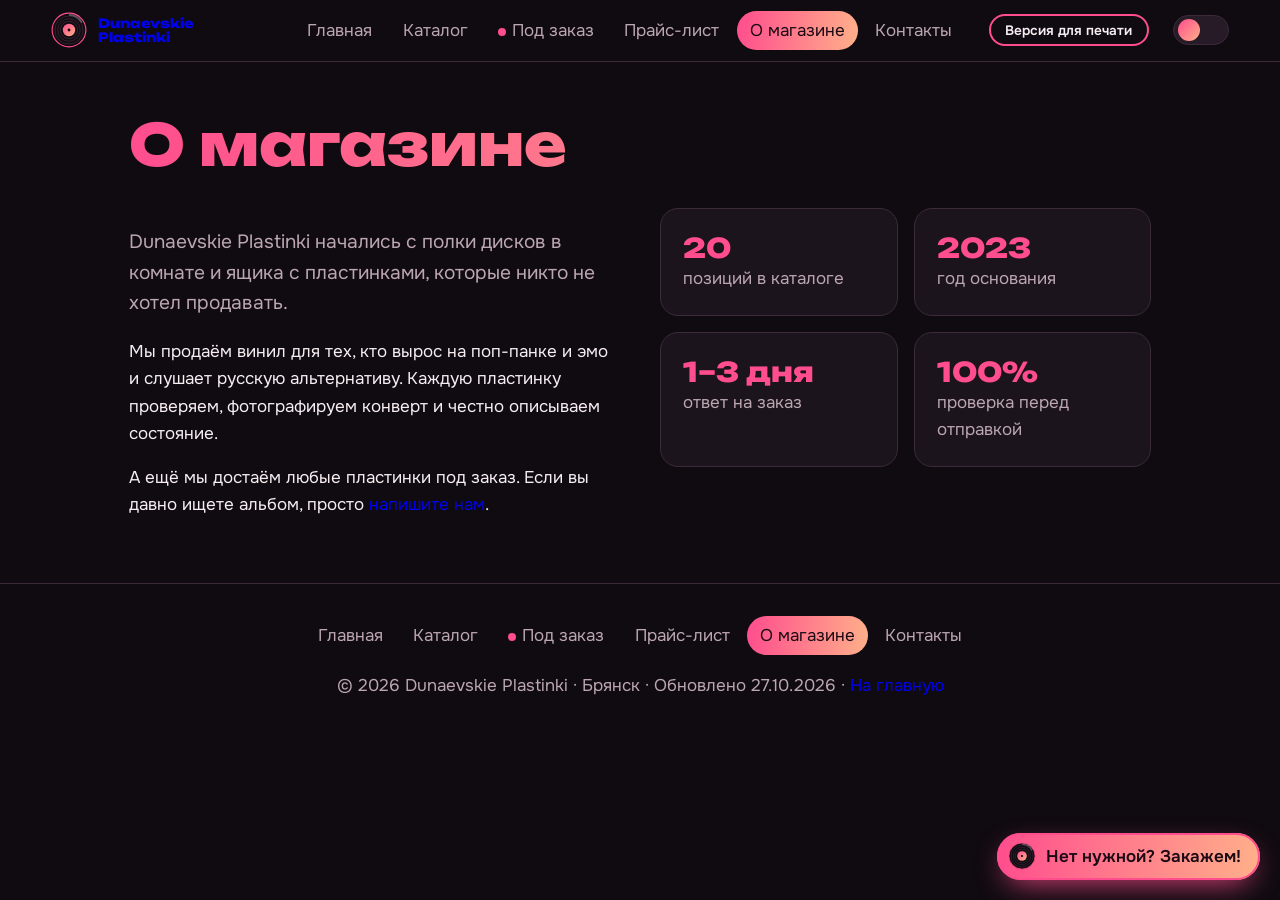
==== commit 10a43f4c: "lab3-web" ====
--- a/about.html
+++ b/about.html
@@ -10,7 +10,10 @@
     <link rel="preconnect" href="https://fonts.googleapis.com">
     <link rel="preconnect" href="https://fonts.gstatic.com" crossorigin>
     <link href="https://fonts.googleapis.com/css2?family=Onest:wght@400;600&family=Unbounded:wght@500;800&display=swap" rel="stylesheet">
-    <link rel="stylesheet" href="styles.css">
+    <link rel="stylesheet" href="styles.css" id="main-style">
+    <!-- jQuery (как в методичке) и общий скрипт сайта -->
+    <script src="https://ajax.googleapis.com/ajax/libs/jquery/3.7.1/jquery.min.js"></script>
+    <script src="script.js"></script>
 </head>
 <body>
 
@@ -29,6 +32,8 @@
                 <li><a href="contacts.html">Контакты</a></li>
             </ul>
         </nav>
+        <!-- Кнопка переключения на версию для печати -->
+        <button type="button" class="print-btn" id="print-btn">Версия для печати</button>
         <div class="toggle" title="Сменить тему">
             <input type="checkbox" id="theme" aria-label="Светлая тема">
             <label for="theme"></label>
--- a/styles.css
+++ b/styles.css
@@ -997,4 +997,111 @@
 
 .menu a:active {
   transform: scale(0.95);
-}+}
+/* =====================================================
+   ЛАБОРАТОРНАЯ №3: кнопка печати и фильтр каталога
+   ===================================================== */
+
+/* ---------- Кнопка «Версия для печати» ---------- */
+.print-btn {
+  flex: none;
+  padding: 0.35rem 0.9rem;
+  border: 2px solid var(--pink);
+  border-radius: 99px;
+  background: none;
+  color: var(--text);
+  font: 600 0.85rem Onest, Arial, sans-serif;
+  cursor: pointer;
+  transition: transform 0.2s, background 0.2s;
+}
+
+.print-btn:hover {
+  background: linear-gradient(95deg, var(--pink), var(--peach));
+  color: var(--ink);
+  transform: translateY(-2px);
+}
+
+/* ---------- Каталог: фильтр слева, карточки справа ---------- */
+.catalog-layout {
+  display: grid;
+  grid-template-columns: 270px 1fr;
+  gap: 2rem;
+  align-items: start;
+}
+
+.filters {
+  position: sticky;
+  top: 90px;
+  max-height: calc(100vh - 110px);
+  overflow-y: auto;
+  padding: 1.2rem;
+  border: 1px solid var(--line);
+  border-radius: 18px;
+  background-color: var(--surface);
+}
+
+.filters h2 {
+  margin: 0 0 0.8rem;
+  font-size: 1.1rem;
+}
+
+.filter-group {
+  margin: 0 0 1rem;
+  padding: 0;
+  border: 0;
+}
+
+.filter-group legend {
+  margin-bottom: 0.3rem;
+  padding: 0;
+  font: 500 0.9rem Unbounded, Arial, sans-serif;
+  color: var(--pink);
+}
+
+/* Одна строка фильтра: галочка, название, количество */
+.filter-item {
+  display: flex;
+  align-items: center;
+  gap: 0.5rem;
+  padding: 0.15rem 0;
+  font-weight: 400;
+  cursor: pointer;
+  transition: opacity 0.25s;
+}
+
+.filter-item input {
+  accent-color: var(--pink);
+}
+
+.filter-item .count {
+  margin-left: auto;
+  color: var(--muted);
+  font-size: 0.85rem;
+}
+
+/* «Умный» фильтр: недоступная галочка серая */
+.filter-item.disabled {
+  opacity: 0.35;
+  cursor: not-allowed;
+}
+
+.found {
+  margin: 0.5rem 0;
+}
+
+.empty {
+  padding: 2rem 0;
+  color: var(--muted);
+  text-align: center;
+}
+
+@media (max-width: 820px) {
+  .catalog-layout {
+    grid-template-columns: 1fr;
+  }
+
+  .filters {
+    position: static;
+    max-height: none;
+  }
+}
